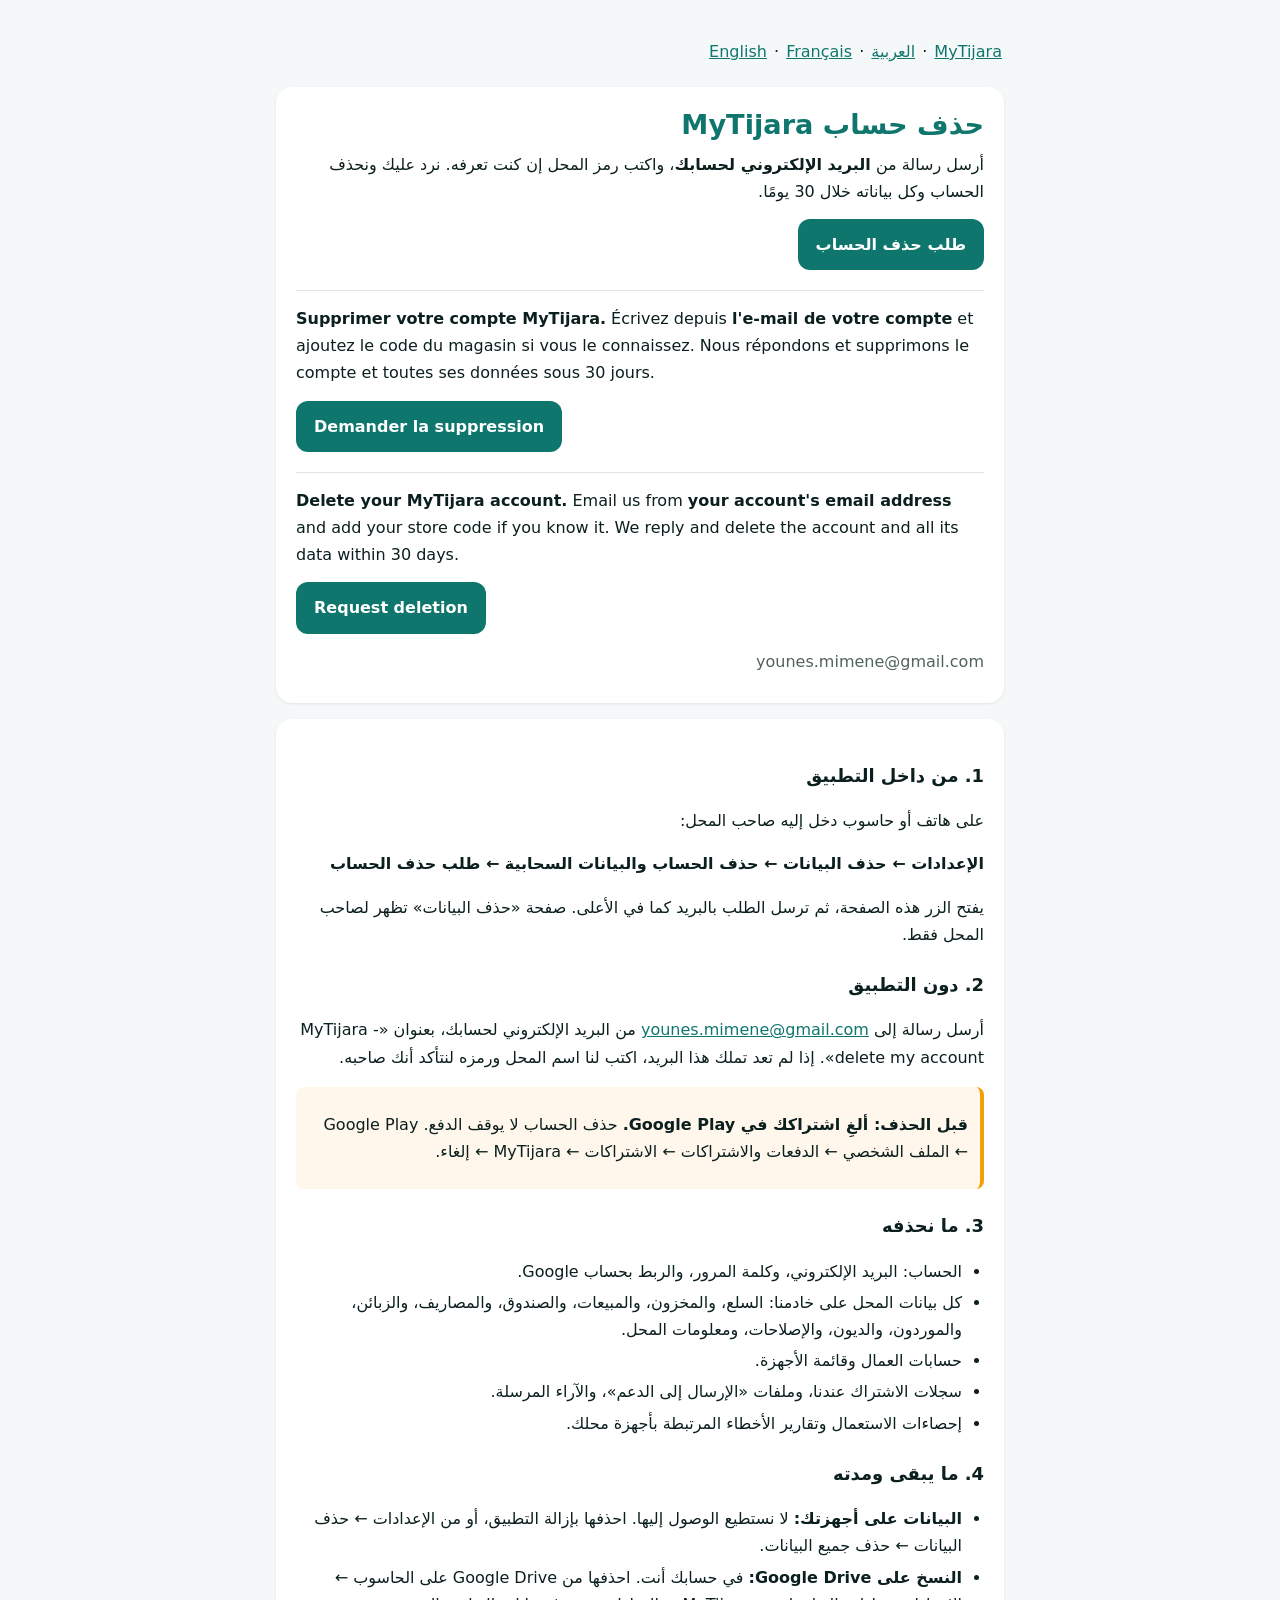
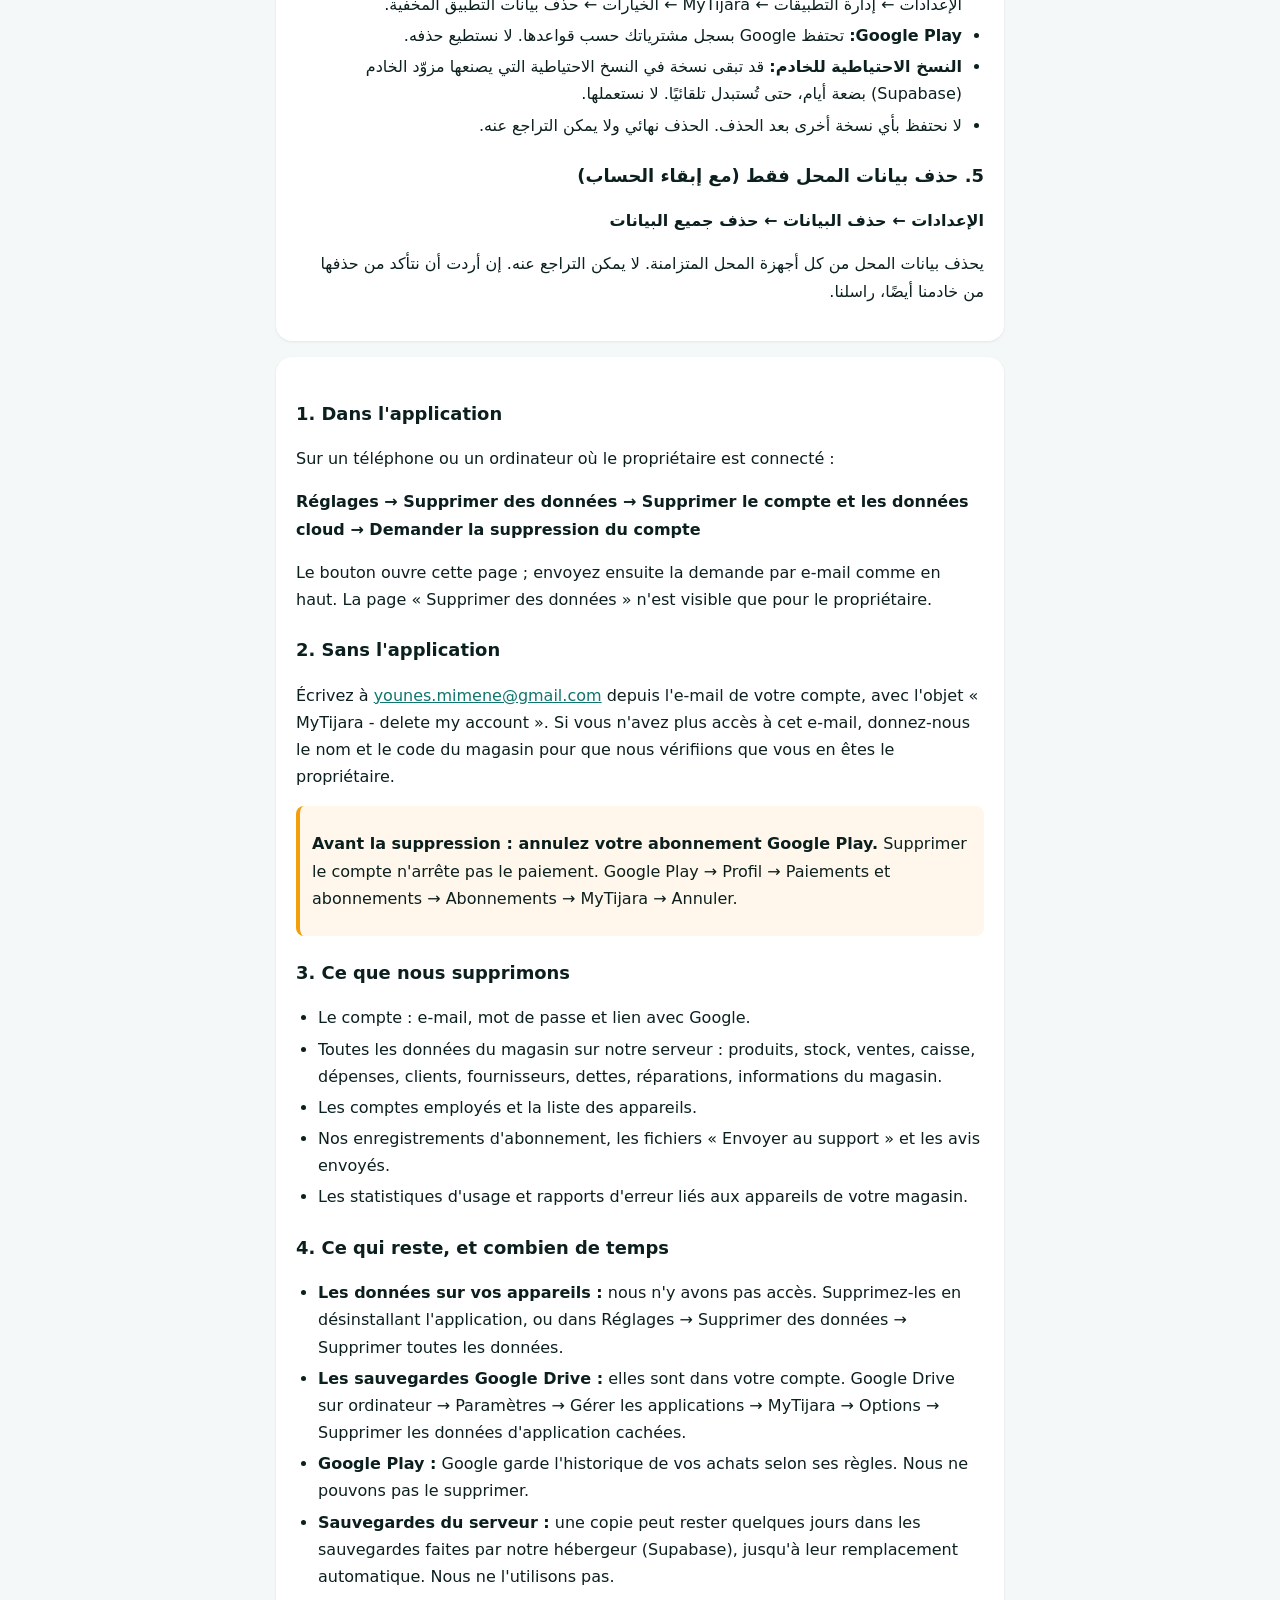
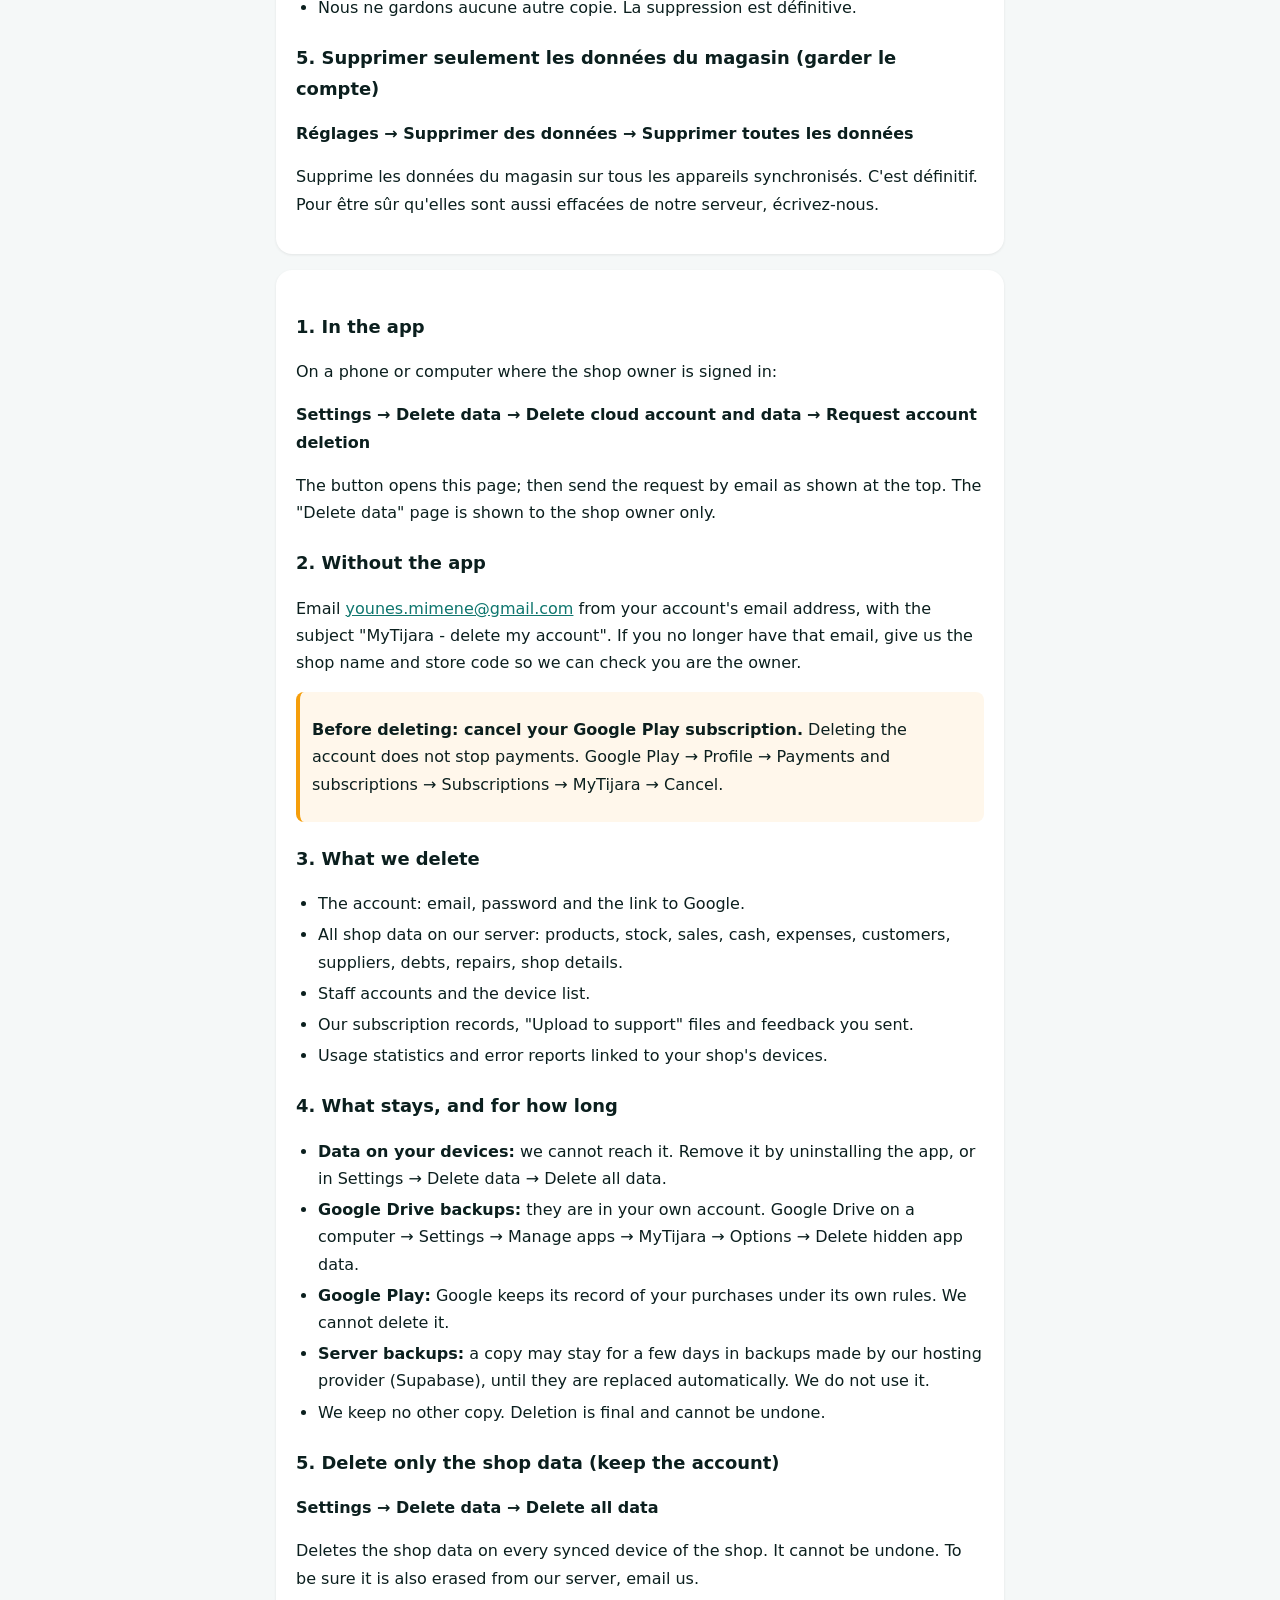
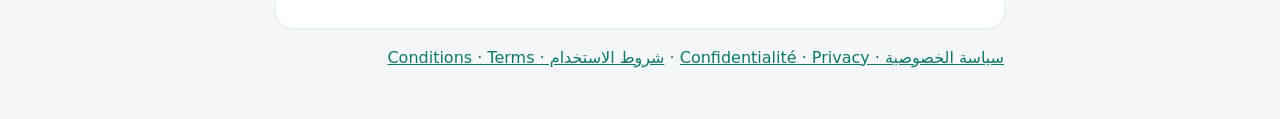
==== delete-account.html @ fc867bf0 "feat: privacy, terms and delete-account pages (ar/fr/en) Co-Authored-By: Claude Opus 5.5 <noreply@an" ====
<!doctype html>
<html lang="ar" dir="rtl">
<head>
<meta charset="utf-8">
<meta name="viewport" content="width=device-width, initial-scale=1">
<title>MyTijara — Delete your account</title>
<meta name="description" content="How to delete your MyTijara account and your shop's data, in the app or by email. What is deleted and what is kept.">
<meta name="referrer" content="no-referrer">
<link rel="stylesheet" href="legal.css">
</head>
<body>
<main>
  <p class="top"><a href="./">MyTijara</a> · <a href="#ar">العربية</a> · <a href="#fr">Français</a> · <a href="#en">English</a></p>

  <!-- The app opens this page at #request. Keep this id. -->
  <section class="card req" id="request">
    <h1>حذف حساب MyTijara</h1>
    <p>أرسل رسالة من <strong>البريد الإلكتروني لحسابك</strong>، واكتب رمز المحل إن كنت تعرفه. نرد عليك ونحذف الحساب وكل بياناته خلال 30 يومًا.</p>
    <a class="btn" href="mailto:younes.mimene@gmail.com?subject=MyTijara%20-%20delete%20my%20account&amp;body=%D8%A8%D8%B1%D9%8A%D8%AF%20%D8%A7%D9%84%D8%AD%D8%B3%D8%A7%D8%A8%3A%20%0A%D8%B1%D9%85%D8%B2%20%D8%A7%D9%84%D9%85%D8%AD%D9%84%3A%20%0A">طلب حذف الحساب</a>
    <hr>
    <div lang="fr" dir="ltr">
      <p><strong>Supprimer votre compte MyTijara.</strong> Écrivez depuis <strong>l'e-mail de votre compte</strong> et ajoutez le code du magasin si vous le connaissez. Nous répondons et supprimons le compte et toutes ses données sous 30 jours.</p>
      <a class="btn" href="mailto:younes.mimene@gmail.com?subject=MyTijara%20-%20delete%20my%20account&amp;body=E-mail%20du%20compte%20%3A%20%0ACode%20du%20magasin%20%3A%20%0A">Demander la suppression</a>
    </div>
    <hr>
    <div lang="en" dir="ltr">
      <p><strong>Delete your MyTijara account.</strong> Email us from <strong>your account's email address</strong> and add your store code if you know it. We reply and delete the account and all its data within 30 days.</p>
      <a class="btn" href="mailto:younes.mimene@gmail.com?subject=MyTijara%20-%20delete%20my%20account&amp;body=Account%20email%3A%20%0AStore%20code%3A%20%0A">Request deletion</a>
    </div>
    <p class="muted">younes.mimene@gmail.com</p>
  </section>

  <!-- ===================== العربية ===================== -->
  <section class="card" id="ar">
    <h2>1. من داخل التطبيق</h2>
    <p>على هاتف أو حاسوب دخل إليه صاحب المحل:</p>
    <p class="path">الإعدادات ← حذف البيانات ← حذف الحساب والبيانات السحابية ← طلب حذف الحساب</p>
    <p>يفتح الزر هذه الصفحة، ثم ترسل الطلب بالبريد كما في الأعلى. صفحة «حذف البيانات» تظهر لصاحب المحل فقط.</p>

    <h2>2. دون التطبيق</h2>
    <p>أرسل رسالة إلى <a href="mailto:younes.mimene@gmail.com?subject=MyTijara%20-%20delete%20my%20account">younes.mimene@gmail.com</a> من البريد الإلكتروني لحسابك، بعنوان «MyTijara - delete my account». إذا لم تعد تملك هذا البريد، اكتب لنا اسم المحل ورمزه لنتأكد أنك صاحبه.</p>

    <div class="note">
      <p><strong>قبل الحذف: ألغِ اشتراكك في Google Play.</strong> حذف الحساب لا يوقف الدفع. Google Play ← الملف الشخصي ← الدفعات والاشتراكات ← الاشتراكات ← MyTijara ← إلغاء.</p>
    </div>

    <h2>3. ما نحذفه</h2>
    <ul>
      <li>الحساب: البريد الإلكتروني، وكلمة المرور، والربط بحساب Google.</li>
      <li>كل بيانات المحل على خادمنا: السلع، والمخزون، والمبيعات، والصندوق، والمصاريف، والزبائن، والموردون، والديون، والإصلاحات، ومعلومات المحل.</li>
      <li>حسابات العمال وقائمة الأجهزة.</li>
      <li>سجلات الاشتراك عندنا، وملفات «الإرسال إلى الدعم»، والآراء المرسلة.</li>
      <li>إحصاءات الاستعمال وتقارير الأخطاء المرتبطة بأجهزة محلك.</li>
    </ul>

    <h2>4. ما يبقى ومدته</h2>
    <ul>
      <li><strong>البيانات على أجهزتك:</strong> لا نستطيع الوصول إليها. احذفها بإزالة التطبيق، أو من الإعدادات ← حذف البيانات ← حذف جميع البيانات.</li>
      <li><strong>النسخ على Google Drive:</strong> في حسابك أنت. احذفها من Google Drive على الحاسوب ← الإعدادات ← إدارة التطبيقات ← MyTijara ← الخيارات ← حذف بيانات التطبيق المخفية.</li>
      <li><strong>Google Play:</strong> تحتفظ Google بسجل مشترياتك حسب قواعدها. لا نستطيع حذفه.</li>
      <li><strong>النسخ الاحتياطية للخادم:</strong> قد تبقى نسخة في النسخ الاحتياطية التي يصنعها مزوّد الخادم (Supabase) بضعة أيام، حتى تُستبدل تلقائيًا. لا نستعملها.</li>
      <li>لا نحتفظ بأي نسخة أخرى بعد الحذف. الحذف نهائي ولا يمكن التراجع عنه.</li>
    </ul>

    <h2>5. حذف بيانات المحل فقط (مع إبقاء الحساب)</h2>
    <p class="path">الإعدادات ← حذف البيانات ← حذف جميع البيانات</p>
    <p>يحذف بيانات المحل من كل أجهزة المحل المتزامنة. لا يمكن التراجع عنه. إن أردت أن نتأكد من حذفها من خادمنا أيضًا، راسلنا.</p>
  </section>

  <!-- ===================== Français ===================== -->
  <section class="card" id="fr" lang="fr" dir="ltr">
    <h2>1. Dans l'application</h2>
    <p>Sur un téléphone ou un ordinateur où le propriétaire est connecté :</p>
    <p class="path">Réglages → Supprimer des données → Supprimer le compte et les données cloud → Demander la suppression du compte</p>
    <p>Le bouton ouvre cette page ; envoyez ensuite la demande par e-mail comme en haut. La page « Supprimer des données » n'est visible que pour le propriétaire.</p>

    <h2>2. Sans l'application</h2>
    <p>Écrivez à <a href="mailto:younes.mimene@gmail.com?subject=MyTijara%20-%20delete%20my%20account">younes.mimene@gmail.com</a> depuis l'e-mail de votre compte, avec l'objet « MyTijara - delete my account ». Si vous n'avez plus accès à cet e-mail, donnez-nous le nom et le code du magasin pour que nous vérifiions que vous en êtes le propriétaire.</p>

    <div class="note">
      <p><strong>Avant la suppression : annulez votre abonnement Google Play.</strong> Supprimer le compte n'arrête pas le paiement. Google Play → Profil → Paiements et abonnements → Abonnements → MyTijara → Annuler.</p>
    </div>

    <h2>3. Ce que nous supprimons</h2>
    <ul>
      <li>Le compte : e-mail, mot de passe et lien avec Google.</li>
      <li>Toutes les données du magasin sur notre serveur : produits, stock, ventes, caisse, dépenses, clients, fournisseurs, dettes, réparations, informations du magasin.</li>
      <li>Les comptes employés et la liste des appareils.</li>
      <li>Nos enregistrements d'abonnement, les fichiers « Envoyer au support » et les avis envoyés.</li>
      <li>Les statistiques d'usage et rapports d'erreur liés aux appareils de votre magasin.</li>
    </ul>

    <h2>4. Ce qui reste, et combien de temps</h2>
    <ul>
      <li><strong>Les données sur vos appareils :</strong> nous n'y avons pas accès. Supprimez-les en désinstallant l'application, ou dans Réglages → Supprimer des données → Supprimer toutes les données.</li>
      <li><strong>Les sauvegardes Google Drive :</strong> elles sont dans votre compte. Google Drive sur ordinateur → Paramètres → Gérer les applications → MyTijara → Options → Supprimer les données d'application cachées.</li>
      <li><strong>Google Play :</strong> Google garde l'historique de vos achats selon ses règles. Nous ne pouvons pas le supprimer.</li>
      <li><strong>Sauvegardes du serveur :</strong> une copie peut rester quelques jours dans les sauvegardes faites par notre hébergeur (Supabase), jusqu'à leur remplacement automatique. Nous ne l'utilisons pas.</li>
      <li>Nous ne gardons aucune autre copie. La suppression est définitive.</li>
    </ul>

    <h2>5. Supprimer seulement les données du magasin (garder le compte)</h2>
    <p class="path">Réglages → Supprimer des données → Supprimer toutes les données</p>
    <p>Supprime les données du magasin sur tous les appareils synchronisés. C'est définitif. Pour être sûr qu'elles sont aussi effacées de notre serveur, écrivez-nous.</p>
  </section>

  <!-- ===================== English ===================== -->
  <section class="card" id="en" lang="en" dir="ltr">
    <h2>1. In the app</h2>
    <p>On a phone or computer where the shop owner is signed in:</p>
    <p class="path">Settings → Delete data → Delete cloud account and data → Request account deletion</p>
    <p>The button opens this page; then send the request by email as shown at the top. The "Delete data" page is shown to the shop owner only.</p>

    <h2>2. Without the app</h2>
    <p>Email <a href="mailto:younes.mimene@gmail.com?subject=MyTijara%20-%20delete%20my%20account">younes.mimene@gmail.com</a> from your account's email address, with the subject "MyTijara - delete my account". If you no longer have that email, give us the shop name and store code so we can check you are the owner.</p>

    <div class="note">
      <p><strong>Before deleting: cancel your Google Play subscription.</strong> Deleting the account does not stop payments. Google Play → Profile → Payments and subscriptions → Subscriptions → MyTijara → Cancel.</p>
    </div>

    <h2>3. What we delete</h2>
    <ul>
      <li>The account: email, password and the link to Google.</li>
      <li>All shop data on our server: products, stock, sales, cash, expenses, customers, suppliers, debts, repairs, shop details.</li>
      <li>Staff accounts and the device list.</li>
      <li>Our subscription records, "Upload to support" files and feedback you sent.</li>
      <li>Usage statistics and error reports linked to your shop's devices.</li>
    </ul>

    <h2>4. What stays, and for how long</h2>
    <ul>
      <li><strong>Data on your devices:</strong> we cannot reach it. Remove it by uninstalling the app, or in Settings → Delete data → Delete all data.</li>
      <li><strong>Google Drive backups:</strong> they are in your own account. Google Drive on a computer → Settings → Manage apps → MyTijara → Options → Delete hidden app data.</li>
      <li><strong>Google Play:</strong> Google keeps its record of your purchases under its own rules. We cannot delete it.</li>
      <li><strong>Server backups:</strong> a copy may stay for a few days in backups made by our hosting provider (Supabase), until they are replaced automatically. We do not use it.</li>
      <li>We keep no other copy. Deletion is final and cannot be undone.</li>
    </ul>

    <h2>5. Delete only the shop data (keep the account)</h2>
    <p class="path">Settings → Delete data → Delete all data</p>
    <p>Deletes the shop data on every synced device of the shop. It cannot be undone. To be sure it is also erased from our server, email us.</p>
  </section>

  <p class="muted"><a href="privacy.html">سياسة الخصوصية · Confidentialité · Privacy</a> · <a href="terms.html">شروط الاستخدام · Conditions · Terms</a></p>
</main>
</body>
</html>
---- legal.css ----
/* Shared look for MyTijara's privacy, terms and delete-account pages.
   Same colors as index.html. No external fonts, scripts or trackers. */
:root { --main:#0F766E; --link:#F59E0B; --ink:#0B1F1E; --muted:#51625f; --bg:#f5f8f8; --card:#ffffff; --line:#dde6e5; }
@media (prefers-color-scheme: dark) {
  :root { --main:#2dd4bf; --ink:#e6f0ef; --muted:#9fb3b0; --bg:#0b1414; --card:#132020; --line:#22403d; }
}
* { box-sizing:border-box; }
html { -webkit-text-size-adjust:100%; }
body { margin:0; font-family: system-ui, "Segoe UI", Tahoma, Arial, sans-serif; background:var(--bg); color:var(--ink); line-height:1.7; }
main { max-width:760px; margin:0 auto; padding:32px 16px; }
h1 { color:var(--main); margin:0 0 4px; font-size:1.7rem; line-height:1.3; }
h2 { font-size:1.12rem; margin:22px 0 6px; }
a { color:var(--main); }
.top { margin:0 0 8px; }
.top a { display:inline-block; padding:6px 2px; }
.card { background:var(--card); border-radius:16px; padding:20px; margin:16px 0; box-shadow:0 1px 3px rgba(0,0,0,.08); overflow-wrap:anywhere; }
.muted { color:var(--muted); }
ul, ol { padding-inline-start:22px; }
li { margin:4px 0; }
.path { font-weight:600; }
.btn { display:inline-block; background:var(--main); color:#fff; text-decoration:none; padding:12px 18px; border-radius:12px; margin:6px 0; font-weight:600; min-height:48px; }
@media (prefers-color-scheme: dark) { .btn { color:#06201d; } }
.note { border-inline-start:4px solid var(--link); padding:8px 12px; background:rgba(245,158,11,.08); border-radius:8px; }
.req p { margin:8px 0; }
.req hr { border:0; border-top:1px solid var(--line); margin:14px 0; }
[lang=fr], [lang=en] { direction:ltr; text-align:left; }
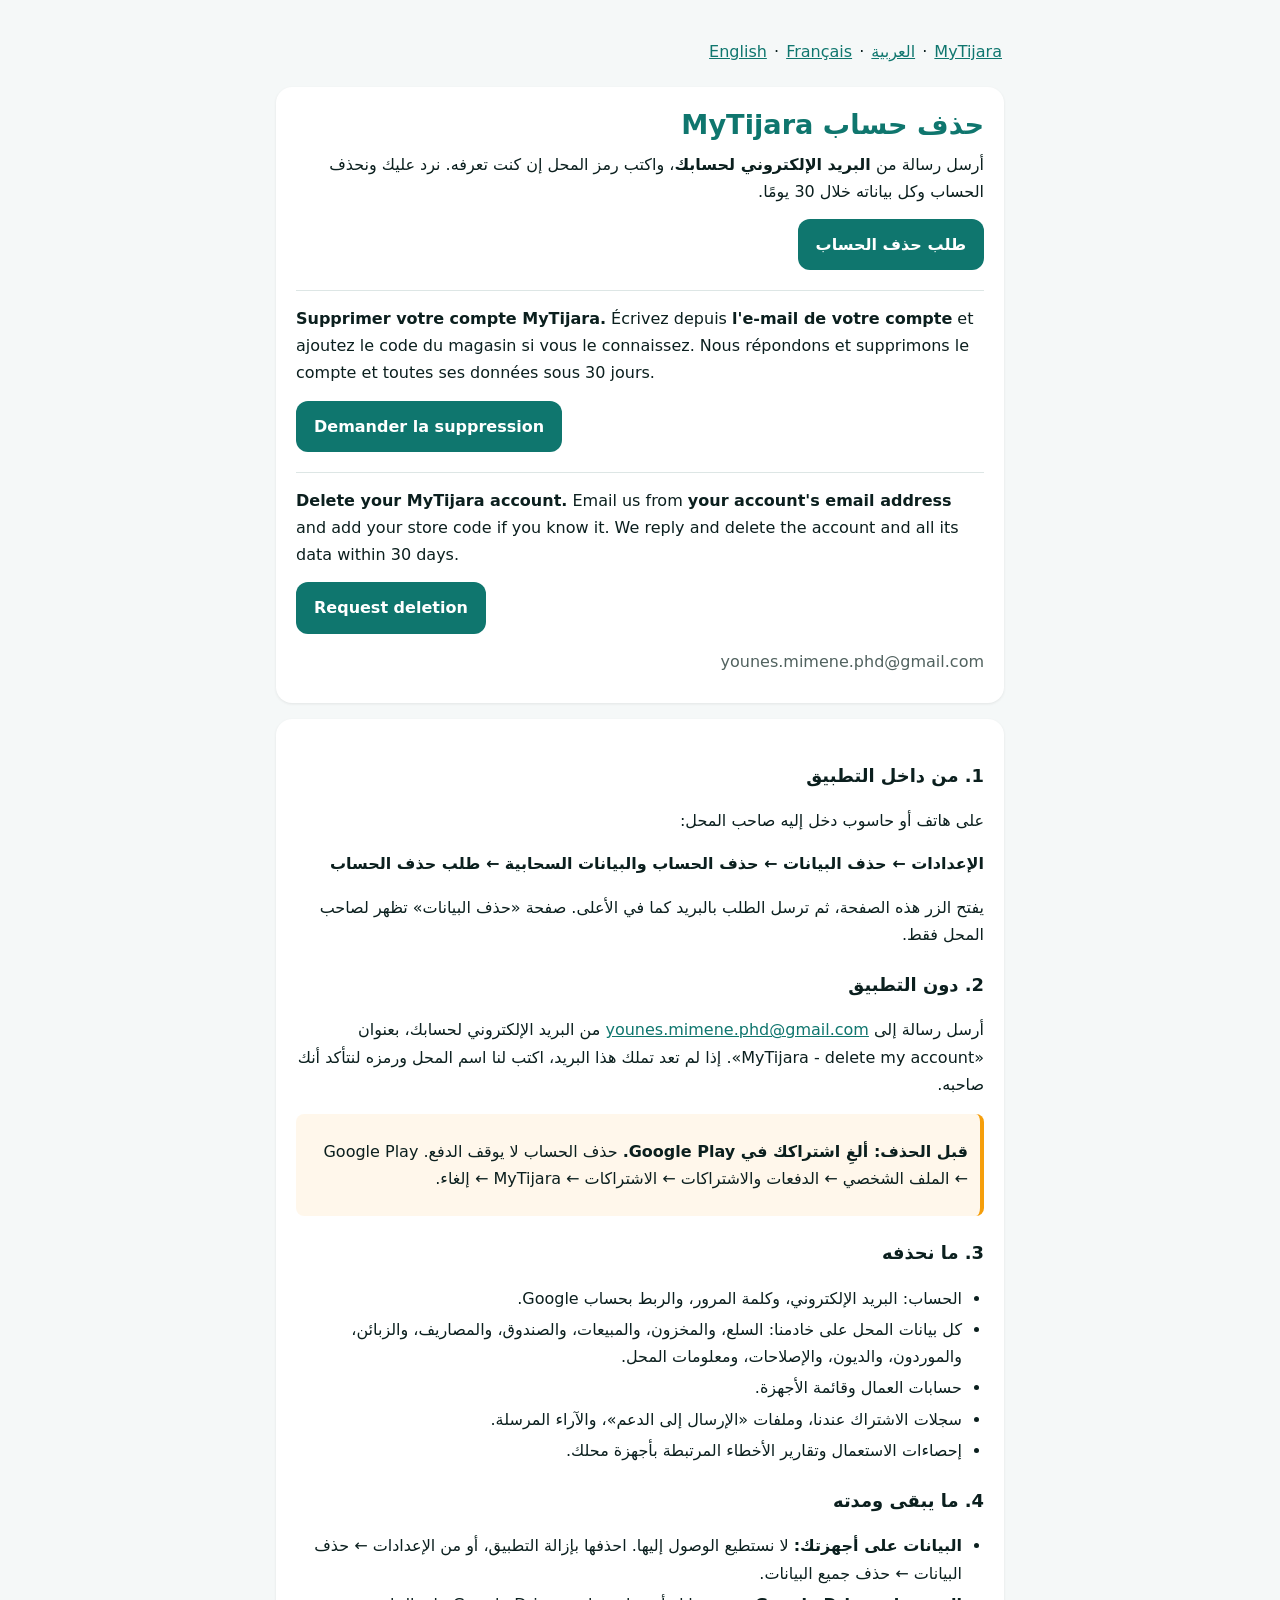
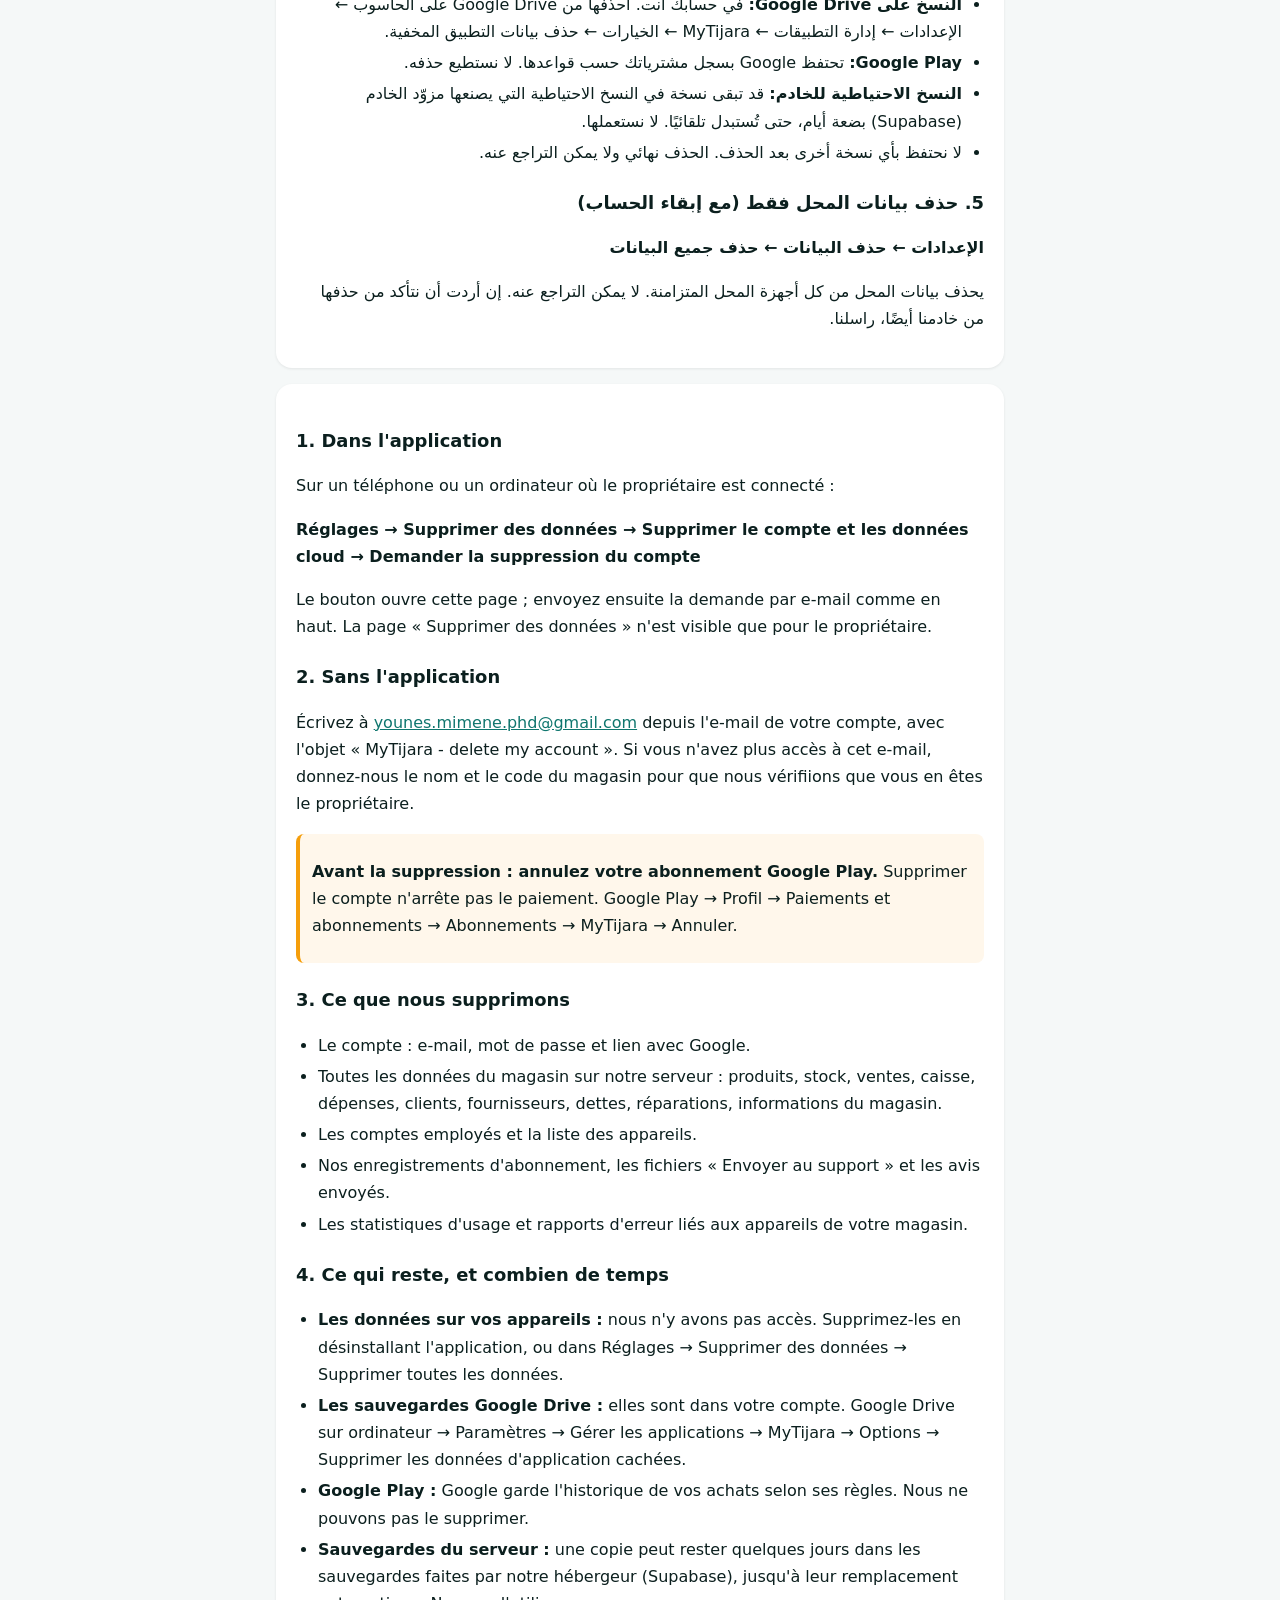
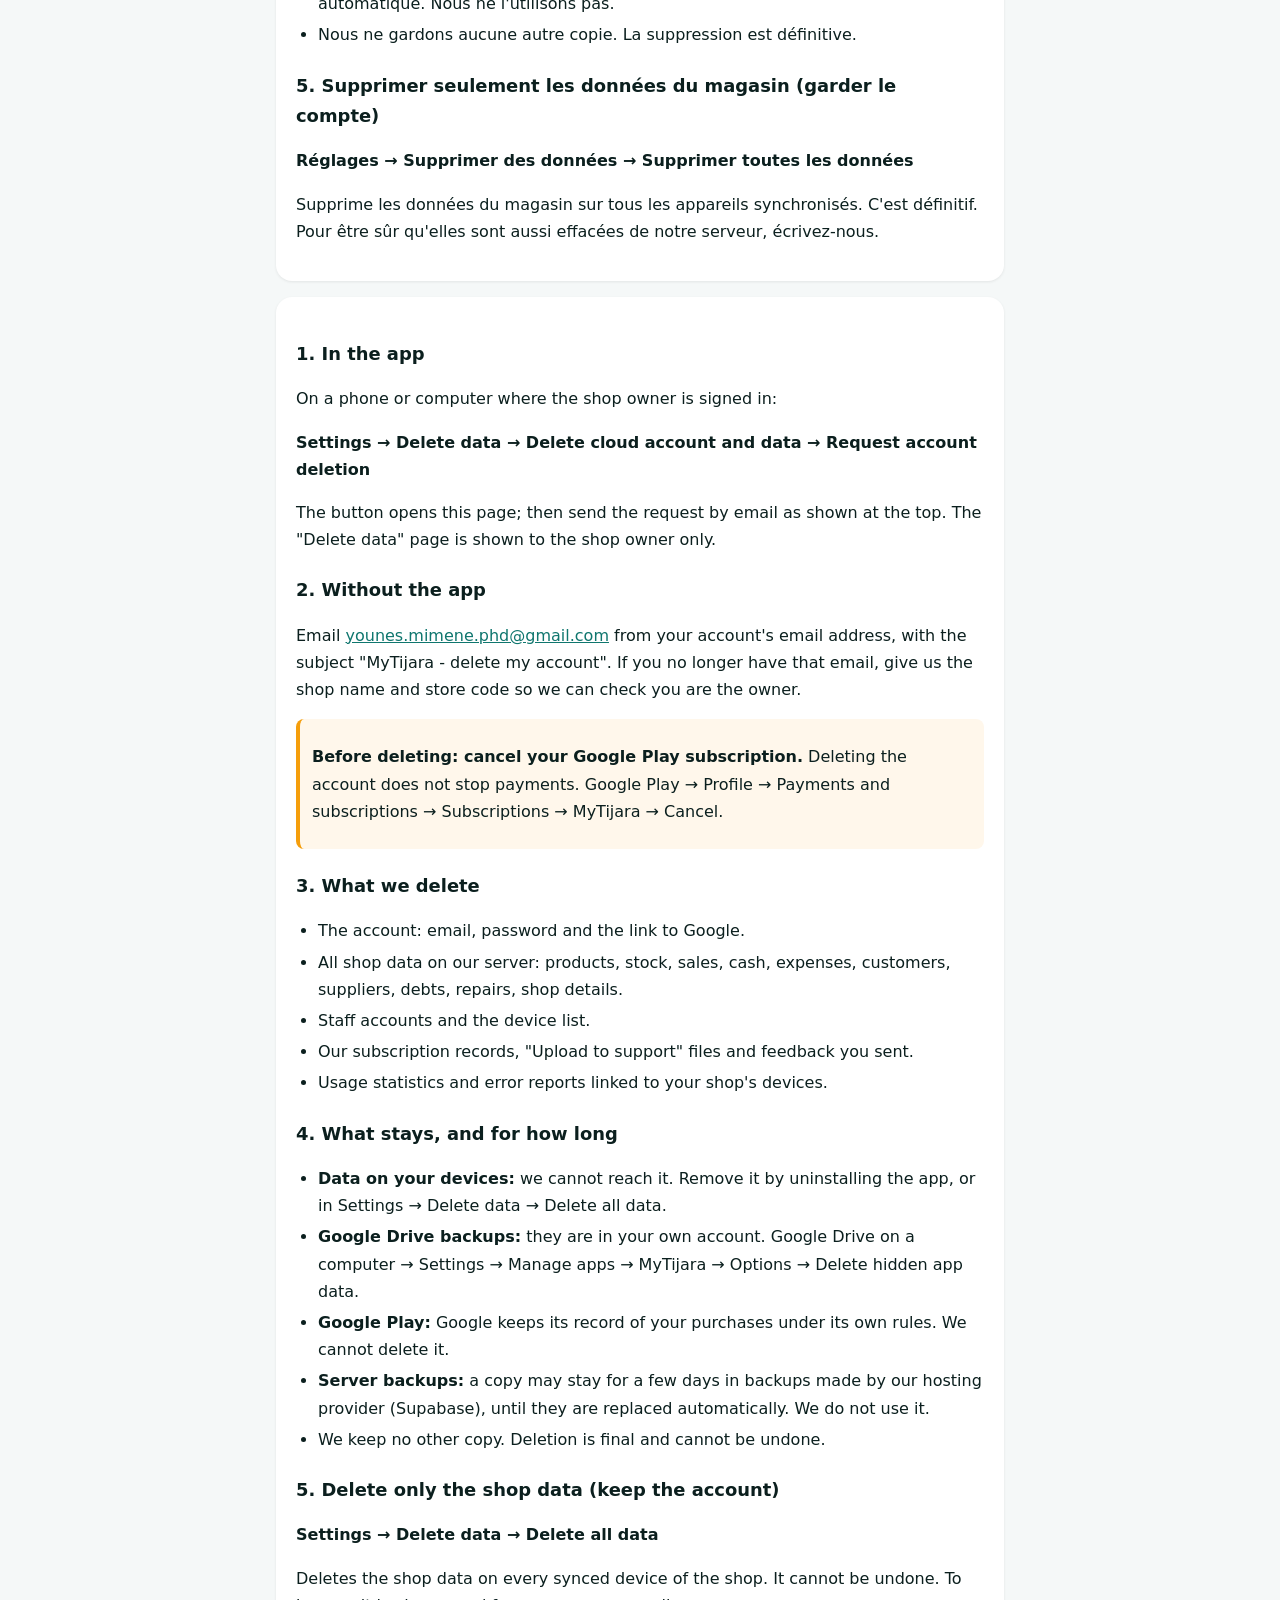
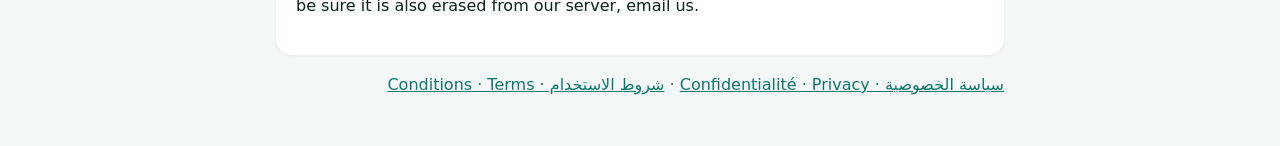
==== commit eb570873: "privacy: free plan keeps data on device, product photos, camera, analytics fields; remove install li" ====
--- a/delete-account.html
+++ b/delete-account.html
@@ -16,18 +16,18 @@
   <section class="card req" id="request">
     <h1>حذف حساب MyTijara</h1>
     <p>أرسل رسالة من <strong>البريد الإلكتروني لحسابك</strong>، واكتب رمز المحل إن كنت تعرفه. نرد عليك ونحذف الحساب وكل بياناته خلال 30 يومًا.</p>
-    <a class="btn" href="mailto:younes.mimene@gmail.com?subject=MyTijara%20-%20delete%20my%20account&amp;body=%D8%A8%D8%B1%D9%8A%D8%AF%20%D8%A7%D9%84%D8%AD%D8%B3%D8%A7%D8%A8%3A%20%0A%D8%B1%D9%85%D8%B2%20%D8%A7%D9%84%D9%85%D8%AD%D9%84%3A%20%0A">طلب حذف الحساب</a>
+    <a class="btn" href="mailto:younes.mimene.phd@gmail.com?subject=MyTijara%20-%20delete%20my%20account&amp;body=%D8%A8%D8%B1%D9%8A%D8%AF%20%D8%A7%D9%84%D8%AD%D8%B3%D8%A7%D8%A8%3A%20%0A%D8%B1%D9%85%D8%B2%20%D8%A7%D9%84%D9%85%D8%AD%D9%84%3A%20%0A">طلب حذف الحساب</a>
     <hr>
     <div lang="fr" dir="ltr">
       <p><strong>Supprimer votre compte MyTijara.</strong> Écrivez depuis <strong>l'e-mail de votre compte</strong> et ajoutez le code du magasin si vous le connaissez. Nous répondons et supprimons le compte et toutes ses données sous 30 jours.</p>
-      <a class="btn" href="mailto:younes.mimene@gmail.com?subject=MyTijara%20-%20delete%20my%20account&amp;body=E-mail%20du%20compte%20%3A%20%0ACode%20du%20magasin%20%3A%20%0A">Demander la suppression</a>
+      <a class="btn" href="mailto:younes.mimene.phd@gmail.com?subject=MyTijara%20-%20delete%20my%20account&amp;body=E-mail%20du%20compte%20%3A%20%0ACode%20du%20magasin%20%3A%20%0A">Demander la suppression</a>
     </div>
     <hr>
     <div lang="en" dir="ltr">
       <p><strong>Delete your MyTijara account.</strong> Email us from <strong>your account's email address</strong> and add your store code if you know it. We reply and delete the account and all its data within 30 days.</p>
-      <a class="btn" href="mailto:younes.mimene@gmail.com?subject=MyTijara%20-%20delete%20my%20account&amp;body=Account%20email%3A%20%0AStore%20code%3A%20%0A">Request deletion</a>
+      <a class="btn" href="mailto:younes.mimene.phd@gmail.com?subject=MyTijara%20-%20delete%20my%20account&amp;body=Account%20email%3A%20%0AStore%20code%3A%20%0A">Request deletion</a>
     </div>
-    <p class="muted">younes.mimene@gmail.com</p>
+    <p class="muted">younes.mimene.phd@gmail.com</p>
   </section>
 
   <!-- ===================== العربية ===================== -->
@@ -38,7 +38,7 @@
     <p>يفتح الزر هذه الصفحة، ثم ترسل الطلب بالبريد كما في الأعلى. صفحة «حذف البيانات» تظهر لصاحب المحل فقط.</p>
 
     <h2>2. دون التطبيق</h2>
-    <p>أرسل رسالة إلى <a href="mailto:younes.mimene@gmail.com?subject=MyTijara%20-%20delete%20my%20account">younes.mimene@gmail.com</a> من البريد الإلكتروني لحسابك، بعنوان «MyTijara - delete my account». إذا لم تعد تملك هذا البريد، اكتب لنا اسم المحل ورمزه لنتأكد أنك صاحبه.</p>
+    <p>أرسل رسالة إلى <a href="mailto:younes.mimene.phd@gmail.com?subject=MyTijara%20-%20delete%20my%20account">younes.mimene.phd@gmail.com</a> من البريد الإلكتروني لحسابك، بعنوان «MyTijara - delete my account». إذا لم تعد تملك هذا البريد، اكتب لنا اسم المحل ورمزه لنتأكد أنك صاحبه.</p>
 
     <div class="note">
       <p><strong>قبل الحذف: ألغِ اشتراكك في Google Play.</strong> حذف الحساب لا يوقف الدفع. Google Play ← الملف الشخصي ← الدفعات والاشتراكات ← الاشتراكات ← MyTijara ← إلغاء.</p>
@@ -75,7 +75,7 @@
     <p>Le bouton ouvre cette page ; envoyez ensuite la demande par e-mail comme en haut. La page « Supprimer des données » n'est visible que pour le propriétaire.</p>
 
     <h2>2. Sans l'application</h2>
-    <p>Écrivez à <a href="mailto:younes.mimene@gmail.com?subject=MyTijara%20-%20delete%20my%20account">younes.mimene@gmail.com</a> depuis l'e-mail de votre compte, avec l'objet « MyTijara - delete my account ». Si vous n'avez plus accès à cet e-mail, donnez-nous le nom et le code du magasin pour que nous vérifiions que vous en êtes le propriétaire.</p>
+    <p>Écrivez à <a href="mailto:younes.mimene.phd@gmail.com?subject=MyTijara%20-%20delete%20my%20account">younes.mimene.phd@gmail.com</a> depuis l'e-mail de votre compte, avec l'objet « MyTijara - delete my account ». Si vous n'avez plus accès à cet e-mail, donnez-nous le nom et le code du magasin pour que nous vérifiions que vous en êtes le propriétaire.</p>
 
     <div class="note">
       <p><strong>Avant la suppression : annulez votre abonnement Google Play.</strong> Supprimer le compte n'arrête pas le paiement. Google Play → Profil → Paiements et abonnements → Abonnements → MyTijara → Annuler.</p>
@@ -112,7 +112,7 @@
     <p>The button opens this page; then send the request by email as shown at the top. The "Delete data" page is shown to the shop owner only.</p>
 
     <h2>2. Without the app</h2>
-    <p>Email <a href="mailto:younes.mimene@gmail.com?subject=MyTijara%20-%20delete%20my%20account">younes.mimene@gmail.com</a> from your account's email address, with the subject "MyTijara - delete my account". If you no longer have that email, give us the shop name and store code so we can check you are the owner.</p>
+    <p>Email <a href="mailto:younes.mimene.phd@gmail.com?subject=MyTijara%20-%20delete%20my%20account">younes.mimene.phd@gmail.com</a> from your account's email address, with the subject "MyTijara - delete my account". If you no longer have that email, give us the shop name and store code so we can check you are the owner.</p>
 
     <div class="note">
       <p><strong>Before deleting: cancel your Google Play subscription.</strong> Deleting the account does not stop payments. Google Play → Profile → Payments and subscriptions → Subscriptions → MyTijara → Cancel.</p>
--- a/legal.css
+++ b/legal.css
@@ -1,5 +1,5 @@
-/* Shared look for MyTijara's privacy, terms and delete-account pages.
-   Same colors as index.html. No external fonts, scripts or trackers. */
+/* Shared look for MyTijara's privacy, terms, delete-account, pricing and
+   windows pages. Same colors as index.html. No external fonts or trackers. */
 :root { --main:#0F766E; --link:#F59E0B; --ink:#0B1F1E; --muted:#51625f; --bg:#f5f8f8; --card:#ffffff; --line:#dde6e5; }
 @media (prefers-color-scheme: dark) {
   :root { --main:#2dd4bf; --ink:#e6f0ef; --muted:#9fb3b0; --bg:#0b1414; --card:#132020; --line:#22403d; }
@@ -23,4 +23,10 @@
 .note { border-inline-start:4px solid var(--link); padding:8px 12px; background:rgba(245,158,11,.08); border-radius:8px; }
 .req p { margin:8px 0; }
 .req hr { border:0; border-top:1px solid var(--line); margin:14px 0; }
+.plans { display:grid; gap:12px; grid-template-columns:repeat(auto-fit, minmax(220px, 1fr)); margin:12px 0; }
+.plan { border:1px solid var(--line); border-radius:12px; padding:14px; }
+.plan h3 { margin:0 0 4px; font-size:1.05rem; color:var(--main); }
+.plan ul { margin:6px 0 0; }
+.soon { display:inline-block; background:var(--main); color:#fff; padding:6px 14px; border-radius:999px; font-weight:600; }
+@media (prefers-color-scheme: dark) { .soon { color:#06201d; } }
 [lang=fr], [lang=en] { direction:ltr; text-align:left; }
